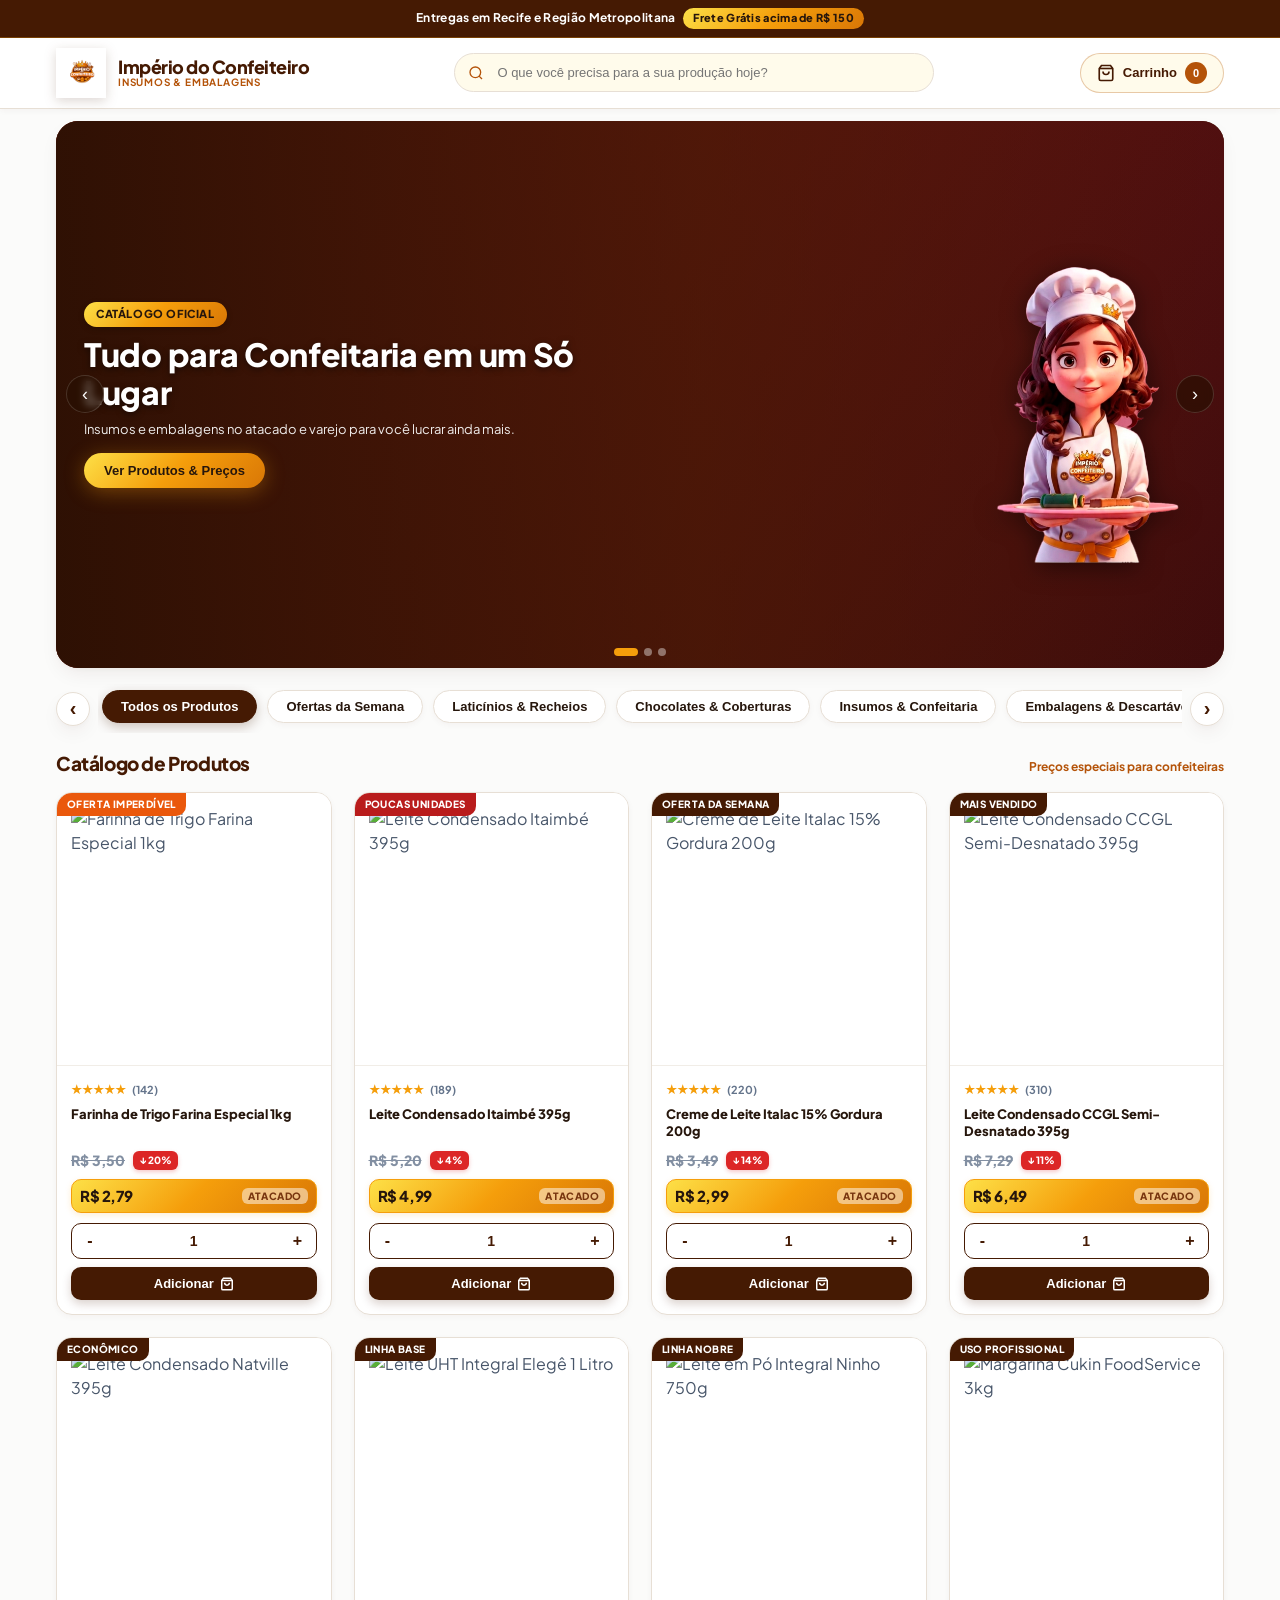
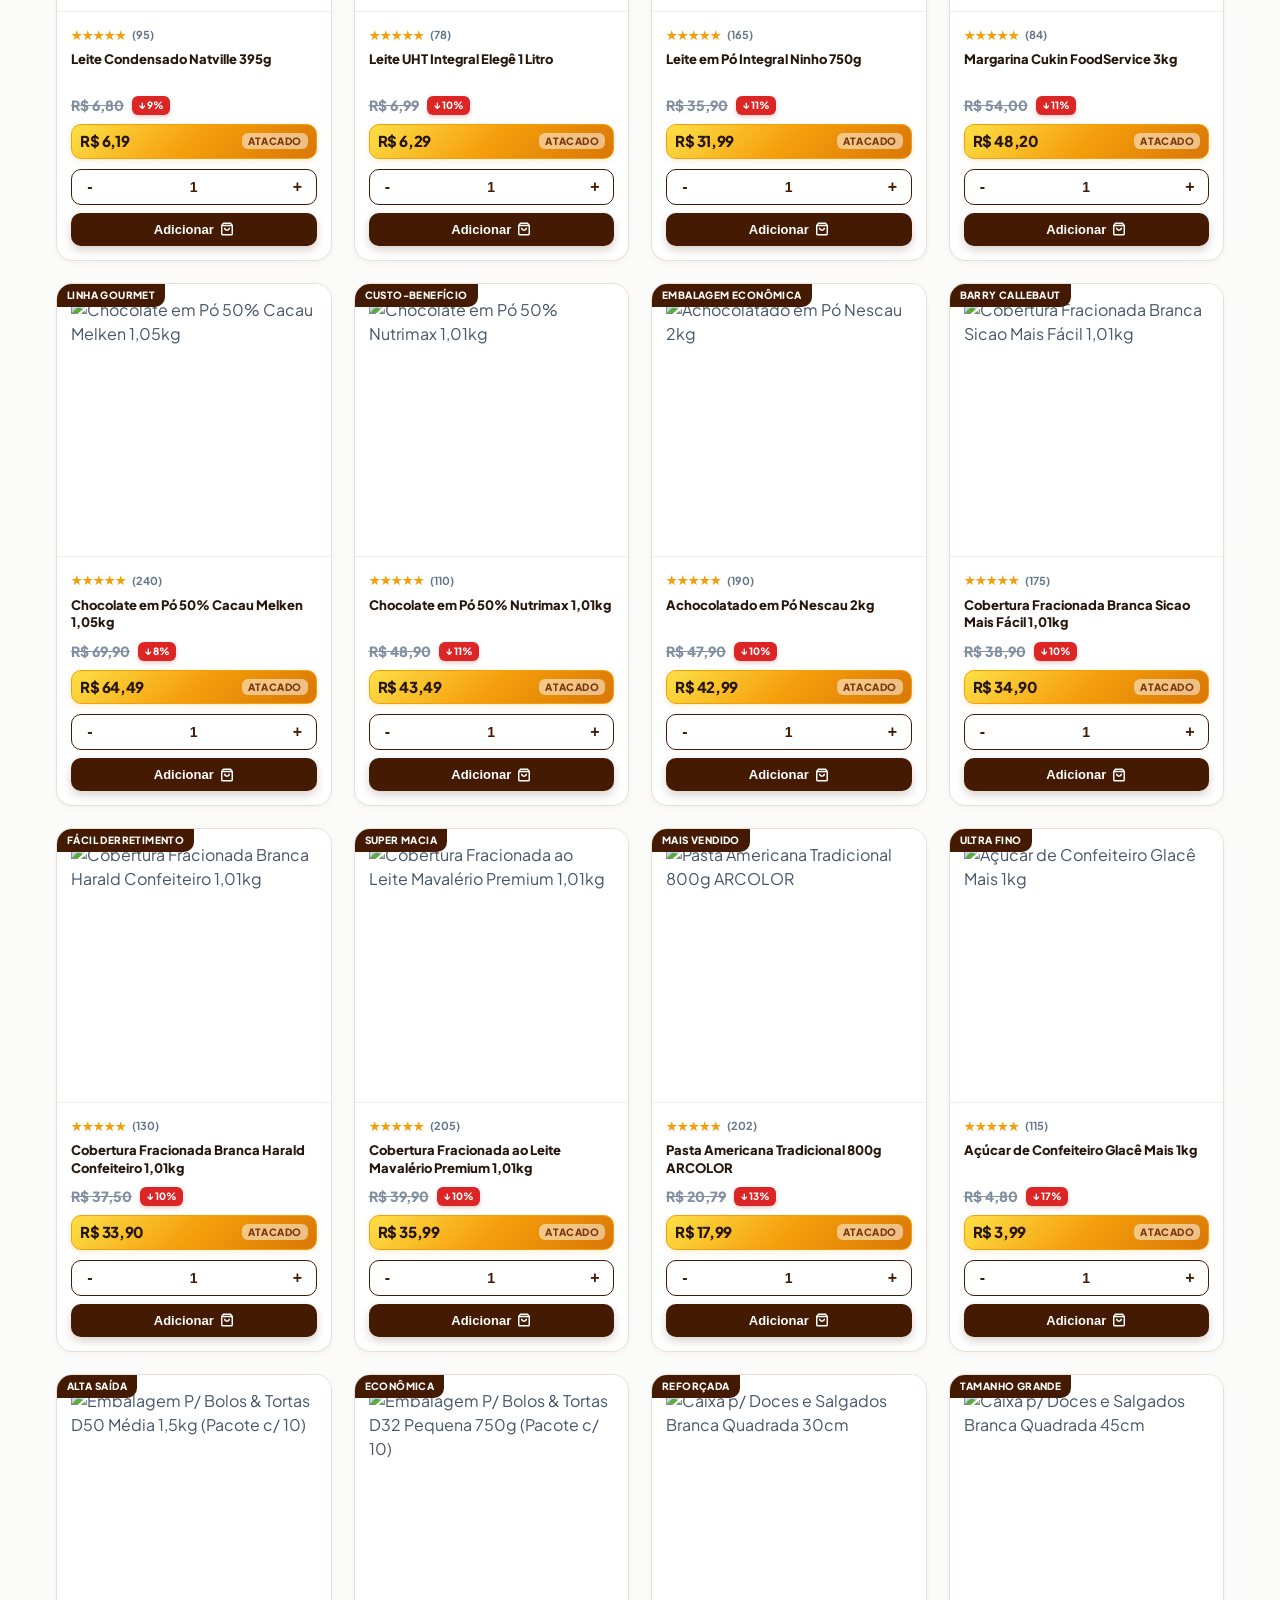
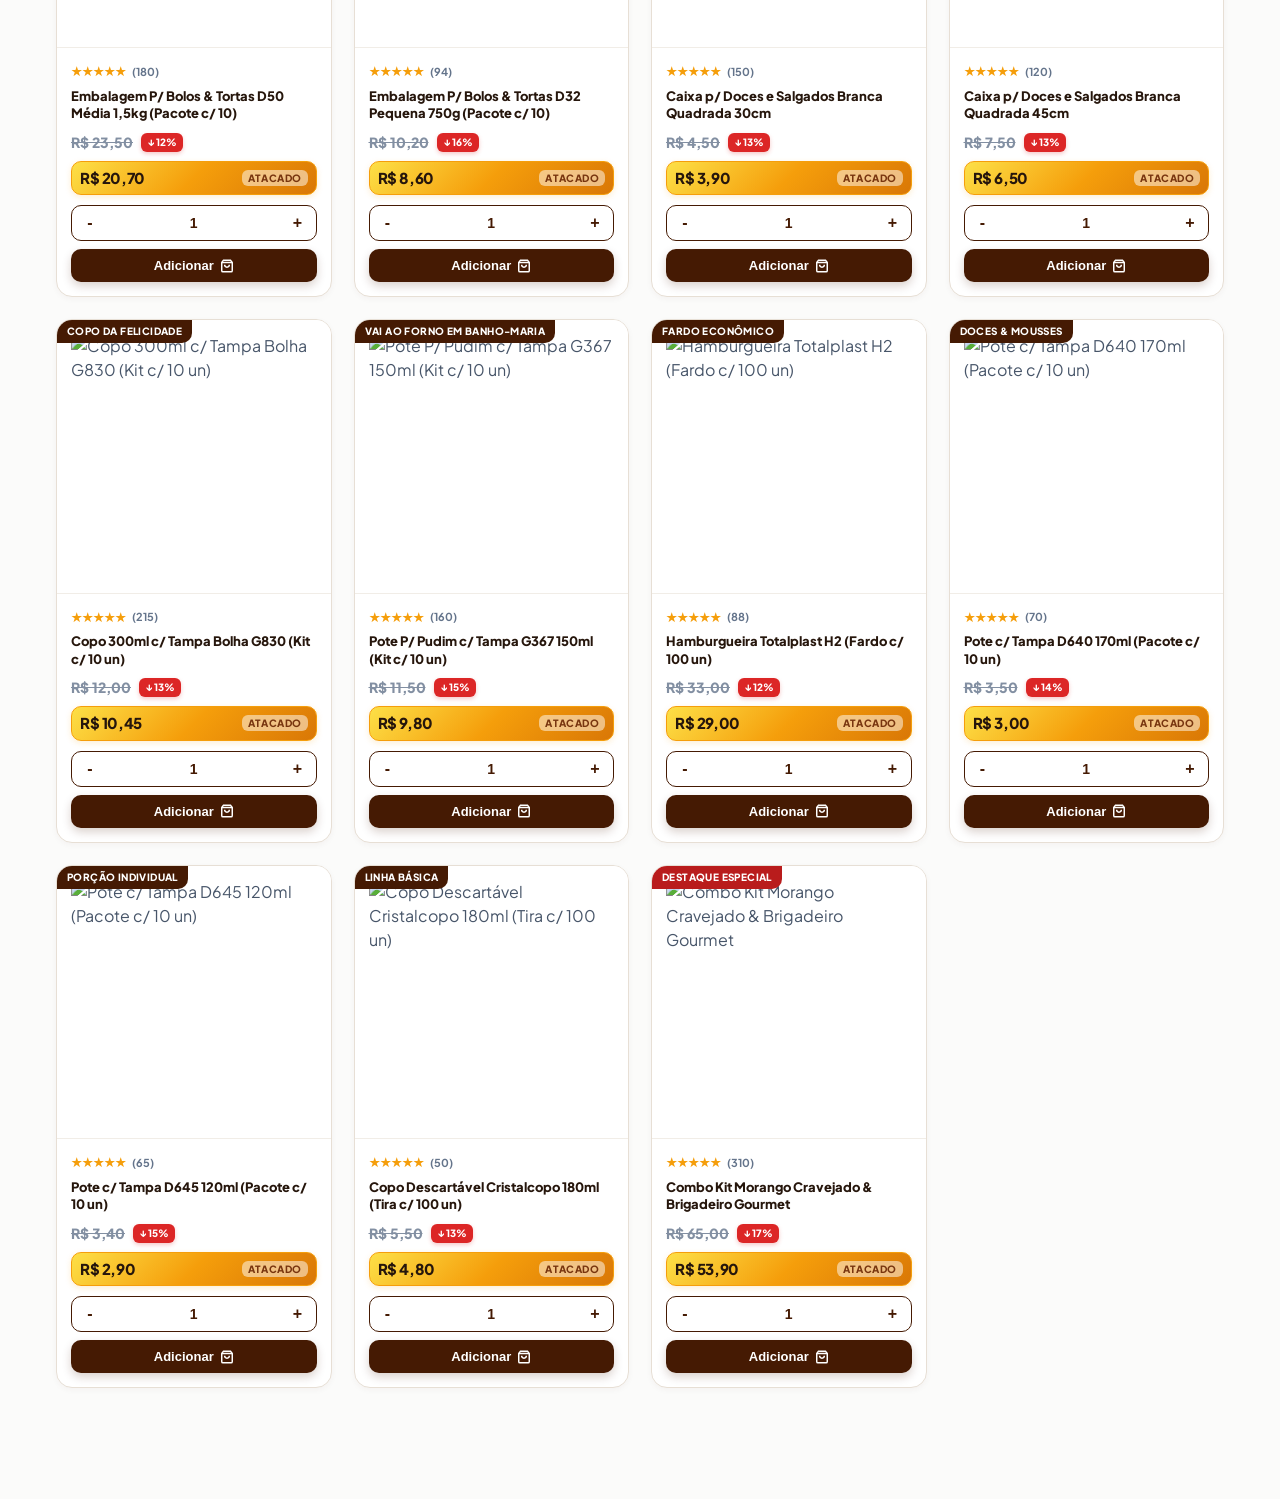
==== index.html @ 7d5062bc "feat: Catálogo Digital e Smart Checkout Mobile-First para Império do Confeiteiro" ====
<!DOCTYPE html>
<html lang="pt-BR">
<head>
  <meta charset="UTF-8">
  <meta name="viewport" content="width=device-width, initial-scale=1.0, maximum-scale=1.0, user-scalable=no">
  <title>Império do Confeiteiro - Insumos, Embalagens & Utensílios</title>
  <link rel="preconnect" href="https://fonts.googleapis.com">
  <link rel="preconnect" href="https://fonts.gstatic.com" crossorigin>
  <link href="https://fonts.googleapis.com/css2?family=Plus+Jakarta+Sans:wght@400;500;600;700;800;900&display=swap" rel="stylesheet">
  <link rel="stylesheet" href="assets/css/style.css">
</head>
<body>

  <!-- Top Announcement Bar -->
  <div class="top-announcement">
    <span>Entregas em Recife e Região Metropolitana</span>
    <span class="highlight">Frete Grátis acima de R$ 150</span>
  </div>

  <!-- Main Sticky Header -->
  <header class="main-header">
    <div class="header-container">
      <a href="index.html" class="brand-logo">
        <img src="assets/img/logo.png" alt="Império do Confeiteiro" class="brand-logo-img" />
        <div class="brand-title">
          Império do Confeiteiro
          <small>Insumos & Embalagens</small>
        </div>
      </a>

      <!-- Desktop Search -->
      <div class="header-search">
        <svg class="search-icon-svg" width="16" height="16" viewBox="0 0 24 24" fill="none" stroke="currentColor" stroke-width="2">
          <circle cx="11" cy="11" r="8"></circle>
          <line x1="21" y1="21" x2="16.65" y2="16.65"></line>
        </svg>
        <input type="text" id="searchInput" placeholder="O que você precisa para a sua produção hoje?" />
      </div>

      <!-- Header Actions -->
      <div class="header-actions">
        <button class="btn-header-cart" id="btnHeaderCart" aria-label="Abrir Carrinho">
          <svg width="18" height="18" viewBox="0 0 24 24" fill="none" stroke="currentColor" stroke-width="2.2">
            <path d="M6 2L3 6v14a2 2 0 0 0 2 2h14a2 2 0 0 0 2-2V6l-3-4z"></path>
            <line x1="3" y1="6" x2="21" y2="6"></line>
            <path d="M16 10a4 4 0 0 1-8 0"></path>
          </svg>
          <span>Carrinho</span>
          <span class="cart-badge-count" id="headerCartCount">0</span>
        </button>
      </div>
    </div>
  </header>

  <!-- Mobile Search Bar -->
  <div class="mobile-search-bar">
    <div class="mobile-search-wrapper">
      <svg class="search-icon-svg" width="16" height="16" viewBox="0 0 24 24" fill="none" stroke="currentColor" stroke-width="2">
        <circle cx="11" cy="11" r="8"></circle>
        <line x1="21" y1="21" x2="16.65" y2="16.65"></line>
      </svg>
      <input type="text" id="mobileSearchInput" placeholder="Buscar insumos, farinhas, embalagens..." />
    </div>
  </div>

  <!-- Hero Carousel de Banners -->
  <section class="hero-banner-section">
    <div class="banner-carousel-container">
      <div class="banner-track" id="bannerTrack">
        <!-- Banner 1: Boas-vindas com Mascote Oficial -->
        <div class="banner-slide" style="background: linear-gradient(135deg, #781717 0%, #3e0c0c 100%);">
          <div class="banner-content">
            <span class="banner-tag">Catálogo Oficial</span>
            <h2 class="banner-title">Tudo para Confeitaria em um Só Lugar</h2>
            <p class="banner-desc">Insumos e embalagens no atacado e varejo para você lucrar ainda mais.</p>
            <button class="banner-cta" onclick="document.getElementById('catalogSection').scrollIntoView({behavior: 'smooth'})">
              Ver Produtos & Preços
            </button>
          </div>
          <div style="position: absolute; right: 10px; bottom: 0; height: 95%; max-width: 40%; display: flex; align-items: flex-end; z-index: 1;">
            <img src="assets/img/mascote.png" alt="Mascote Confeiteira" style="height: 100%; object-fit: contain; filter: drop-shadow(0 4px 12px rgba(0,0,0,0.5));" />
          </div>
        </div>

        <!-- Banner 2: Ofertas da Semana -->
        <div class="banner-slide" style="background-image: url('https://images.unsplash.com/photo-1578985545062-69928b1d9587?w=1200&auto=format&fit=crop&q=80');">
          <div class="banner-content">
            <span class="banner-tag">Ofertas da Semana</span>
            <h2 class="banner-title">Farinha Farina R$ 2,79 & Leite Condensado R$ 4,99</h2>
            <p class="banner-desc">Aproveite as ofertas de queima de estoque com validade especial para sua produção.</p>
            <button class="banner-cta" onclick="document.getElementById('catalogSection').scrollIntoView({behavior: 'smooth'})">
              Ver Ofertas Especiais
            </button>
          </div>
        </div>

        <!-- Banner 3: Kit Morango Cravejado -->
        <div class="banner-slide" style="background-image: url('https://images.unsplash.com/photo-1590080875515-8a3a8dc5735e?w=1200&auto=format&fit=crop&q=80');">
          <div class="banner-content">
            <span class="banner-tag">Linha Especial</span>
            <h2 class="banner-title">Kit Morango Cravejado & Brigadeiro Gourmet</h2>
            <p class="banner-desc">Temos os ingredientes certos para o seu morango e doces fazerem sucesso!</p>
            <button class="banner-cta" onclick="document.getElementById('catalogSection').scrollIntoView({behavior: 'smooth'})">
              Garantir Kit Promocional
            </button>
          </div>
        </div>
      </div>

      <!-- Controls -->
      <button class="carousel-btn prev" id="carouselPrev" aria-label="Banner anterior">‹</button>
      <button class="carousel-btn next" id="carouselNext" aria-label="Próximo banner">›</button>
      <div class="carousel-dots" id="carouselDots"></div>
    </div>
  </section>

  <!-- Categories Navigation Section (Com Setinhas no Desktop e Swipe no Mobile) -->
  <section class="categories-nav-section">
    <div class="categories-wrapper">
      <button class="categories-scroll-btn prev" id="btnCatScrollLeft" aria-label="Rolar categorias para a esquerda">‹</button>
      <div class="categories-scroll" id="categoriesContainer">
        <!-- Injected via JavaScript -->
      </div>
      <button class="categories-scroll-btn next" id="btnCatScrollRight" aria-label="Rolar categorias para a direita">›</button>
    </div>
  </section>

  <!-- Products Catalog Section -->
  <main class="catalog-section" id="catalogSection">
    <div class="section-header-title">
      <h2>Catálogo de Produtos</h2>
      <span>Preços especiais para confeiteiras</span>
    </div>

    <!-- Product Cards Grid (Inspirado nos Prints) -->
    <div class="products-grid" id="productsGrid">
      <!-- Injected via JavaScript -->
    </div>
  </main>

  <!-- Mobile Bottom Floating Bar (Print Inspired) -->
  <div class="mobile-bottom-bar" id="mobileBottomBar">
    <div class="mobile-cart-info">
      <span class="mobile-cart-count" id="mobileCartCount">0 itens</span>
      <span class="mobile-cart-total" id="mobileCartTotal">R$ 0,00</span>
    </div>
    <button class="btn-mobile-checkout" id="btnMobileCheckout">
      <span>Ver Carrinho</span>
      <svg width="16" height="16" viewBox="0 0 24 24" fill="none" stroke="currentColor" stroke-width="2.5">
        <path d="M5 12h14"></path>
        <path d="m12 5 7 7-7 7"></path>
      </svg>
    </button>
  </div>

  <!-- Cart Drawer Overlay (Print 2 Style) -->
  <div class="cart-drawer-overlay" id="cartDrawerOverlay">
    <aside class="cart-drawer">
      <div class="drawer-header">
        <div class="drawer-title-wrap">
          <svg width="20" height="20" viewBox="0 0 24 24" fill="none" stroke="currentColor" stroke-width="2.2">
            <path d="M6 2L3 6v14a2 2 0 0 0 2 2h14a2 2 0 0 0 2-2V6l-3-4z"></path>
            <line x1="3" y1="6" x2="21" y2="6"></line>
            <path d="M16 10a4 4 0 0 1-8 0"></path>
          </svg>
          <h3>Meu Carrinho <span id="drawerItemsCount" style="font-weight: 500; font-size: 14px; color: var(--text-muted);">(0 itens)</span></h3>
        </div>
        <button class="btn-close-drawer" id="btnCloseDrawer" aria-label="Fechar carrinho">✕</button>
      </div>

      <!-- Drawer Items List -->
      <div class="drawer-body" id="cartDrawerItems">
        <!-- Rendered via JS -->
      </div>

      <!-- Drawer Summary Footer -->
      <div class="drawer-footer">
        <div class="drawer-summary-row frete">
          <span>Frete:</span>
          <span id="drawerFreteVal">A calcular no checkout</span>
        </div>
        
        <div class="drawer-summary-row total">
          <span>Total:</span>
          <span id="drawerTotalVal">R$ 0,00</span>
        </div>

        <div class="drawer-club-total-badge">
          <span>Total com Preço Clube:</span>
          <strong id="drawerClubTotalVal">R$ 0,00 👑</strong>
        </div>

        <button class="btn-drawer-checkout" id="btnDrawerCheckout">
          Ir para o Carrinho & Checkout
        </button>
        <button class="btn-drawer-continue" id="btnDrawerContinue">
          Continuar Comprando
        </button>
      </div>
    </aside>
  </div>

  <!-- App Script -->
  <script type="module" src="assets/js/app.js"></script>
</body>
</html>
---- assets/css/style.css ----
/* ==========================================================================
   DESIGN SYSTEM EXCLUSIVO - IMPÉRIO DO CONFEITEIRO 👑
   Identidade Visual: Imperial Gold & Chocolate Real (Única e Diferenciada)
   ========================================================================== */

:root {
  /* Paleta Oficial da Marca (Baseada na Logo) */
  --primary-imperial: #451a03;      /* Chocolate Nobre Profundo */
  --primary-imperial-hover: #291002;
  --primary-caramel: #b45309;       /* Caramelo Queimado */
  --primary-caramel-hover: #92400e;
  --primary-cream: #fffbeb;         /* Creme Baunilha Suave */
  
  --gold-imperial: #f59e0b;         /* Ouro Real */
  --gold-gradient: linear-gradient(135deg, #fde047 0%, #f59e0b 50%, #d97706 100%);
  --gold-pill-bg: #fef3c7;
  --gold-pill-border: #fcd34d;
  --gold-text: #78350f;
  
  --success-checkout: #059669;      /* Verde Esmeralda para Conversão */
  --success-hover: #047857;
  --tag-discount: #dc2626;          /* Vermelho Nobre para % de Desconto */
  
  /* Superfícies & Neutros */
  --bg-main: #fbfbfa;
  --bg-card: #ffffff;
  --text-title: #26160c;
  --text-body: #475569;
  --text-muted: #64748b;
  --border-color: #f1ede7;
  --border-card: #e7dfd5;
  --border-focus: #d97706;

  /* Formas & Sombras */
  --radius-xs: 6px;
  --radius-sm: 10px;
  --radius-md: 16px;
  --radius-lg: 22px;
  --radius-full: 9999px;
  
  --shadow-subtle: 0 2px 6px rgba(69, 26, 3, 0.04);
  --shadow-card: 0 8px 20px -4px rgba(69, 26, 3, 0.08), 0 2px 6px -2px rgba(69, 26, 3, 0.04);
  --shadow-elevated: 0 16px 32px -8px rgba(69, 26, 3, 0.14);
  --shadow-glow: 0 4px 20px rgba(245, 158, 11, 0.35);

  --font-sans: 'Plus Jakarta Sans', -apple-system, BlinkMacSystemFont, 'Segoe UI', Roboto, sans-serif;
}

* {
  box-sizing: border-box;
  margin: 0;
  padding: 0;
  -webkit-tap-highlight-color: transparent;
}

body {
  font-family: var(--font-sans);
  background-color: var(--bg-main);
  color: var(--text-body);
  line-height: 1.5;
  padding-bottom: 95px; /* Espaço para barra mobile */
}

/* ==========================================================================
   TOP BAR & CABEÇALHO IMPERIAL
   ========================================================================== */

.top-announcement {
  background: var(--primary-imperial);
  color: #fff;
  text-align: center;
  padding: 8px 14px;
  font-size: 12px;
  font-weight: 700;
  display: flex;
  justify-content: center;
  align-items: center;
  gap: 8px;
  letter-spacing: 0.3px;
  border-bottom: 1px solid rgba(245, 158, 11, 0.3);
}

.top-announcement span.highlight {
  background: var(--gold-gradient);
  color: #26160c;
  padding: 2px 10px;
  border-radius: var(--radius-full);
  font-weight: 800;
  font-size: 11px;
}

.main-header {
  background: #ffffff;
  border-bottom: 1px solid var(--border-card);
  position: sticky;
  top: 0;
  z-index: 90;
  box-shadow: var(--shadow-subtle);
}

.header-container {
  max-width: 1200px;
  margin: 0 auto;
  padding: 10px 16px;
  display: flex;
  align-items: center;
  justify-content: space-between;
  gap: 12px;
}

.brand-logo {
  display: flex;
  align-items: center;
  gap: 12px;
  text-decoration: none;
}

.brand-logo-img {
  width: 50px;
  height: 50px;
  object-fit: contain;
  filter: drop-shadow(0 3px 6px rgba(69, 26, 3, 0.18));
  transition: transform 0.2s;
}

.brand-logo:hover .brand-logo-img {
  transform: scale(1.05) rotate(-2deg);
}

.brand-title {
  font-size: 18px;
  font-weight: 900;
  line-height: 1.1;
  color: var(--primary-imperial);
  letter-spacing: -0.5px;
}

.brand-title small {
  display: block;
  font-size: 10px;
  font-weight: 700;
  color: var(--primary-caramel);
  text-transform: uppercase;
  letter-spacing: 0.8px;
}

/* Header Search */
.header-search {
  flex: 1;
  max-width: 480px;
  position: relative;
  display: none;
}

@media (min-width: 768px) {
  .header-search {
    display: block;
  }
}

.header-search input {
  width: 100%;
  padding: 11px 16px 11px 42px;
  border: 1.5px solid var(--border-card);
  border-radius: var(--radius-full);
  font-size: 13px;
  outline: none;
  background: var(--primary-cream);
  color: var(--text-title);
  transition: all 0.2s;
}

.header-search input:focus {
  border-color: var(--primary-caramel);
  background: #fff;
  box-shadow: 0 0 0 4px rgba(180, 83, 9, 0.12);
}

.search-icon-svg {
  position: absolute;
  left: 14px;
  top: 50%;
  transform: translateY(-50%);
  color: var(--primary-caramel);
}

.header-actions {
  display: flex;
  align-items: center;
  gap: 10px;
}

.btn-header-cart {
  position: relative;
  background: var(--primary-cream);
  color: var(--primary-imperial);
  border: 1.5px solid rgba(180, 83, 9, 0.3);
  padding: 8px 16px;
  border-radius: var(--radius-full);
  display: flex;
  align-items: center;
  gap: 8px;
  font-size: 13px;
  font-weight: 800;
  cursor: pointer;
  transition: all 0.2s;
}

.btn-header-cart:hover {
  background: var(--primary-imperial);
  color: #fff;
  border-color: var(--primary-imperial);
  box-shadow: 0 4px 12px rgba(69, 26, 3, 0.2);
}

.cart-badge-count {
  background: var(--primary-caramel);
  color: #fff;
  font-size: 11px;
  font-weight: 900;
  width: 22px;
  height: 22px;
  border-radius: 50%;
  display: flex;
  align-items: center;
  justify-content: center;
  transition: transform 0.2s;
}

.btn-header-cart:hover .cart-badge-count {
  background: var(--gold-imperial);
  color: #26160c;
}

/* Mobile Search Bar */
.mobile-search-bar {
  padding: 10px 16px;
  background: #fff;
  border-bottom: 1px solid var(--border-card);
}

@media (min-width: 768px) {
  .mobile-search-bar {
    display: none;
  }
}

.mobile-search-bar input {
  width: 100%;
  padding: 10px 14px 10px 38px;
  border: 1.5px solid var(--border-card);
  border-radius: var(--radius-md);
  font-size: 13px;
  outline: none;
  background: var(--primary-cream);
  color: var(--text-title);
}

.mobile-search-wrapper {
  position: relative;
}

.mobile-search-wrapper .search-icon-svg {
  position: absolute;
  left: 12px;
  top: 50%;
  transform: translateY(-50%);
  color: var(--primary-caramel);
}

/* ==========================================================================
   CARROSSEL DE BANNERS EXCLUSIVO
   ========================================================================== */

.hero-banner-section {
  max-width: 1200px;
  margin: 12px auto;
  padding: 0 16px;
}

.banner-carousel-container {
  position: relative;
  border-radius: var(--radius-lg);
  overflow: hidden;
  box-shadow: var(--shadow-card);
  background: var(--primary-imperial);
  aspect-ratio: 16 / 7.5;
  min-height: 175px;
}

@media (max-width: 640px) {
  .banner-carousel-container {
    aspect-ratio: 16 / 9.5;
  }
}

.banner-track {
  display: flex;
  height: 100%;
  transition: transform 0.45s cubic-bezier(0.4, 0, 0.2, 1);
}

.banner-slide {
  min-width: 100%;
  height: 100%;
  position: relative;
  display: flex;
  align-items: center;
  justify-content: flex-start;
  padding: 24px 28px;
  background-size: cover;
  background-position: center;
  color: #fff;
}

.banner-slide::before {
  content: '';
  position: absolute;
  inset: 0;
  background: linear-gradient(90deg, rgba(41, 16, 2, 0.92) 0%, rgba(69, 26, 3, 0.65) 55%, transparent 100%);
}

.banner-content {
  position: relative;
  z-index: 2;
  max-width: 520px;
}

.banner-tag {
  display: inline-block;
  background: var(--gold-gradient);
  color: #26160c;
  font-size: 11px;
  font-weight: 900;
  text-transform: uppercase;
  letter-spacing: 0.6px;
  padding: 4px 12px;
  border-radius: var(--radius-full);
  margin-bottom: 8px;
  box-shadow: 0 2px 6px rgba(0,0,0,0.2);
}

.banner-title {
  font-size: 21px;
  font-weight: 900;
  line-height: 1.2;
  margin-bottom: 8px;
  text-shadow: 0 2px 6px rgba(0,0,0,0.5);
  letter-spacing: -0.3px;
}

@media (min-width: 768px) {
  .banner-title {
    font-size: 32px;
  }
}

.banner-desc {
  font-size: 13px;
  color: rgba(255, 255, 255, 0.92);
  margin-bottom: 14px;
  display: -webkit-box;
  -webkit-line-clamp: 2;
  -webkit-box-orient: vertical;
  overflow: hidden;
}

.banner-cta {
  display: inline-flex;
  align-items: center;
  gap: 6px;
  background: var(--gold-gradient);
  color: #26160c;
  border: none;
  padding: 10px 20px;
  border-radius: var(--radius-full);
  font-size: 13px;
  font-weight: 800;
  cursor: pointer;
  box-shadow: var(--shadow-glow);
  transition: transform 0.2s, box-shadow 0.2s;
}

.banner-cta:hover {
  transform: translateY(-2px);
  box-shadow: 0 6px 25px rgba(245, 158, 11, 0.5);
}

.carousel-btn {
  position: absolute;
  top: 50%;
  transform: translateY(-50%);
  background: rgba(41, 16, 2, 0.65);
  backdrop-filter: blur(4px);
  color: #fff;
  border: 1px solid rgba(255,255,255,0.15);
  width: 38px;
  height: 38px;
  border-radius: 50%;
  cursor: pointer;
  display: flex;
  align-items: center;
  justify-content: center;
  z-index: 10;
  font-size: 18px;
  transition: all 0.2s;
}

.carousel-btn:hover {
  background: var(--gold-imperial);
  color: #26160c;
}

.carousel-btn.prev { left: 10px; }
.carousel-btn.next { right: 10px; }

.carousel-dots {
  position: absolute;
  bottom: 12px;
  left: 50%;
  transform: translateX(-50%);
  display: flex;
  gap: 6px;
  z-index: 10;
}

.carousel-dot {
  width: 8px;
  height: 8px;
  border-radius: 50%;
  background: rgba(255,255,255,0.4);
  border: none;
  cursor: pointer;
  transition: all 0.2s;
}

.carousel-dot.active {
  background: var(--gold-imperial);
  width: 24px;
  border-radius: var(--radius-full);
}

/* ==========================================================================
   CATEGORIAS (COM SETINHAS NO DESKTOP E SWIPE NO MOBILE)
   ========================================================================== */

.categories-nav-section {
  max-width: 1200px;
  margin: 16px auto 8px;
  padding: 0 16px;
}

.categories-wrapper {
  position: relative;
  display: flex;
  align-items: center;
}

.categories-scroll {
  display: flex;
  gap: 10px;
  overflow-x: auto;
  padding: 6px 4px 10px;
  scrollbar-width: none;
  scroll-behavior: smooth;
  -webkit-overflow-scrolling: touch;
  width: 100%;
}

.categories-scroll::-webkit-scrollbar {
  display: none;
}

/* Setas de rolagem para desktop */
.categories-scroll-btn {
  display: none;
  background: #ffffff;
  border: 1.5px solid var(--border-card);
  color: var(--primary-imperial);
  width: 34px;
  height: 34px;
  border-radius: 50%;
  font-size: 20px;
  font-weight: 800;
  align-items: center;
  justify-content: center;
  cursor: pointer;
  box-shadow: var(--shadow-card);
  z-index: 5;
  transition: all 0.2s;
  flex-shrink: 0;
}

@media (min-width: 768px) {
  .categories-scroll-btn {
    display: flex;
  }
}

.categories-scroll-btn:hover {
  background: var(--primary-imperial);
  color: #fff;
  border-color: var(--primary-imperial);
  transform: scale(1.08);
}

.categories-scroll-btn.prev {
  margin-right: 8px;
}

.categories-scroll-btn.next {
  margin-left: 8px;
}

.category-chip {
  background: #ffffff;
  border: 1.5px solid var(--border-card);
  color: var(--text-title);
  padding: 8px 18px;
  border-radius: var(--radius-full);
  font-size: 13px;
  font-weight: 700;
  white-space: nowrap;
  cursor: pointer;
  box-shadow: var(--shadow-subtle);
  transition: all 0.2s;
  user-select: none;
}

.category-chip:hover {
  border-color: var(--primary-caramel);
  color: var(--primary-caramel);
  transform: translateY(-1px);
}

.category-chip.active {
  background: var(--primary-imperial);
  border-color: var(--primary-imperial);
  color: #fff;
  box-shadow: 0 4px 12px rgba(69, 26, 3, 0.25);
}

/* ==========================================================================
   GRID DE PRODUTOS & CARDS EXCLUSIVOS IMPÉRIO DO CONFEITEIRO
   ========================================================================== */

.catalog-section {
  max-width: 1200px;
  margin: 16px auto;
  padding: 0 16px;
}

.section-header-title {
  display: flex;
  justify-content: space-between;
  align-items: baseline;
  margin-bottom: 14px;
}

.section-header-title h2 {
  font-size: 19px;
  font-weight: 900;
  color: var(--primary-imperial);
  letter-spacing: -0.4px;
}

.section-header-title span {
  font-size: 12px;
  color: var(--primary-caramel);
  font-weight: 700;
}

.products-grid {
  display: grid;
  grid-template-columns: repeat(2, 1fr);
  gap: 14px;
}

@media (min-width: 640px) {
  .products-grid {
    grid-template-columns: repeat(3, 1fr);
    gap: 18px;
  }
}

@media (min-width: 1024px) {
  .products-grid {
    grid-template-columns: repeat(4, 1fr);
    gap: 22px;
  }
}

/* CARD DE PRODUTO PERSONALIZADO */
.product-card {
  background: var(--bg-card);
  border: 1.5px solid var(--border-card);
  border-radius: var(--radius-md);
  overflow: hidden;
  display: flex;
  flex-direction: column;
  position: relative;
  transition: transform 0.2s, box-shadow 0.2s, border-color 0.2s;
  box-shadow: var(--shadow-subtle);
}

.product-card:hover {
  transform: translateY(-4px);
  border-color: var(--primary-caramel);
  box-shadow: var(--shadow-card);
}

/* Badges Nobres */
.product-top-badge {
  position: absolute;
  top: 0;
  left: 0;
  background: var(--primary-imperial);
  color: #fff;
  font-size: 10px;
  font-weight: 900;
  padding: 4px 10px;
  border-bottom-right-radius: var(--radius-sm);
  z-index: 5;
  text-transform: uppercase;
  letter-spacing: 0.4px;
}

.product-top-badge.warning {
  background: #ea580c;
}

.product-top-badge.hot {
  background: #b91c1c;
}

/* Imagem do Produto */
.product-image-wrap {
  width: 100%;
  aspect-ratio: 1 / 1;
  background: #ffffff;
  display: flex;
  align-items: center;
  justify-content: center;
  position: relative;
  overflow: hidden;
  padding: 14px;
  border-bottom: 1px solid var(--border-color);
}

.product-image-wrap img {
  width: 100%;
  height: 100%;
  object-fit: contain;
  transition: transform 0.3s cubic-bezier(0.4, 0, 0.2, 1);
}

.product-card:hover .product-image-wrap img {
  transform: scale(1.08);
}

/* Informações do Produto */
.product-info {
  padding: 14px;
  display: flex;
  flex-direction: column;
  flex: 1;
}

.product-rating {
  display: flex;
  align-items: center;
  gap: 3px;
  margin-bottom: 6px;
}

.star-icon {
  color: #f59e0b;
  font-size: 13px;
}

.rating-count {
  font-size: 11px;
  color: var(--text-muted);
  margin-left: 3px;
  font-weight: 700;
}

.product-title {
  font-size: 13px;
  font-weight: 800;
  color: var(--text-title);
  line-height: 1.35;
  margin-bottom: 8px;
  display: -webkit-box;
  -webkit-line-clamp: 2;
  -webkit-box-orient: vertical;
  overflow: hidden;
  min-height: 36px;
}

.product-price-row {
  display: flex;
  align-items: center;
  gap: 8px;
  margin-bottom: 8px;
}

.old-price {
  font-size: 14px;
  font-weight: 800;
  color: var(--text-muted);
  text-decoration: line-through;
  opacity: 0.8;
}

.discount-tag {
  background: var(--tag-discount);
  color: #fff;
  font-size: 10px;
  font-weight: 900;
  padding: 2px 6px;
  border-radius: var(--radius-xs);
  display: inline-flex;
  align-items: center;
  gap: 2px;
  box-shadow: 0 2px 4px rgba(220, 38, 38, 0.25);
}

/* TARJA PREÇO ATACADO / CLUBE IMPERIAL */
.club-price-pill {
  background: var(--gold-gradient);
  border: 1px solid #f59e0b;
  border-radius: var(--radius-sm);
  padding: 5px 8px;
  display: flex;
  align-items: center;
  justify-content: space-between;
  gap: 4px;
  margin-bottom: 10px;
  min-height: 32px;
  box-shadow: 0 2px 6px rgba(245, 158, 11, 0.18);
}

.club-price-val {
  font-size: 15px;
  font-weight: 900;
  color: #26160c;
  letter-spacing: -0.4px;
  white-space: nowrap;
}

.club-label-tag {
  font-size: 10px;
  font-weight: 800;
  text-transform: uppercase;
  letter-spacing: 0.4px;
  background: rgba(255, 255, 255, 0.5);
  color: #78350f;
  padding: 2px 6px;
  border-radius: var(--radius-xs);
  white-space: nowrap;
  line-height: 1.2;
}

/* Controles de Quantidade e Adicionar */
.product-actions {
  margin-top: auto;
  display: flex;
  flex-direction: column;
  gap: 8px;
}

.quantity-selector {
  display: flex;
  align-items: center;
  justify-content: space-between;
  border: 1.5px solid var(--primary-imperial);
  border-radius: var(--radius-sm);
  overflow: hidden;
  height: 36px;
  background: #fff;
}

.qty-btn {
  background: transparent;
  border: none;
  width: 36px;
  height: 100%;
  font-size: 16px;
  font-weight: 900;
  color: var(--primary-imperial);
  cursor: pointer;
  display: flex;
  align-items: center;
  justify-content: center;
  transition: background 0.15s;
}

.qty-btn:hover {
  background: var(--primary-cream);
}

.qty-input {
  width: 40px;
  text-align: center;
  border: none;
  font-size: 14px;
  font-weight: 900;
  color: var(--primary-imperial);
  outline: none;
}

.btn-add-cart {
  background: var(--primary-imperial);
  color: #fff;
  border: none;
  padding: 9px 12px;
  border-radius: var(--radius-sm);
  font-size: 13px;
  font-weight: 800;
  cursor: pointer;
  display: flex;
  align-items: center;
  justify-content: center;
  gap: 6px;
  box-shadow: 0 4px 10px rgba(69, 26, 3, 0.2);
  transition: all 0.2s;
}

.btn-add-cart:hover {
  background: var(--primary-caramel);
  transform: translateY(-1px);
}

.btn-add-cart.added {
  background: var(--success-checkout);
}

/* ==========================================================================
   BARRA FLUTUANTE MOBILE
   ========================================================================== */

.mobile-bottom-bar {
  position: fixed;
  bottom: 0;
  left: 0;
  right: 0;
  background: #ffffff;
  border-top: 1.5px solid var(--border-card);
  padding: 10px 16px;
  display: flex;
  align-items: center;
  justify-content: space-between;
  z-index: 85;
  box-shadow: 0 -6px 20px rgba(69, 26, 3, 0.1);
}

@media (min-width: 1024px) {
  .mobile-bottom-bar {
    display: none;
  }
}

.mobile-cart-info {
  display: flex;
  flex-direction: column;
}

.mobile-cart-count {
  font-size: 11px;
  color: var(--text-muted);
  font-weight: 700;
}

.mobile-cart-total {
  font-size: 17px;
  font-weight: 900;
  color: var(--primary-imperial);
}

.btn-mobile-checkout {
  background: var(--success-checkout);
  color: #fff;
  border: none;
  padding: 11px 22px;
  border-radius: var(--radius-full);
  font-size: 13px;
  font-weight: 900;
  cursor: pointer;
  display: flex;
  align-items: center;
  gap: 8px;
  box-shadow: 0 4px 14px rgba(5, 150, 105, 0.4);
  transition: all 0.2s;
}

.btn-mobile-checkout:hover {
  background: var(--success-hover);
}

/* ==========================================================================
   GAVETA LATERAL DO CARRINHO (CART DRAWER)
   ========================================================================== */

.cart-drawer-overlay {
  position: fixed;
  inset: 0;
  background: rgba(41, 16, 2, 0.7);
  backdrop-filter: blur(4px);
  z-index: 100;
  opacity: 0;
  visibility: hidden;
  transition: all 0.3s cubic-bezier(0.4, 0, 0.2, 1);
}

.cart-drawer-overlay.active {
  opacity: 1;
  visibility: visible;
}

.cart-drawer {
  position: fixed;
  top: 0;
  right: 0;
  bottom: 0;
  width: 100%;
  max-width: 420px;
  background: #fff;
  z-index: 101;
  display: flex;
  flex-direction: column;
  box-shadow: -10px 0 35px rgba(0,0,0,0.3);
  transform: translateX(100%);
  transition: transform 0.3s cubic-bezier(0.4, 0, 0.2, 1);
}

.cart-drawer-overlay.active .cart-drawer {
  transform: translateX(0);
}

.drawer-header {
  padding: 16px 20px;
  border-bottom: 1.5px solid var(--border-card);
  display: flex;
  align-items: center;
  justify-content: space-between;
  background: var(--primary-cream);
}

.drawer-title-wrap {
  display: flex;
  align-items: center;
  gap: 10px;
}

.drawer-title-wrap h3 {
  font-size: 17px;
  font-weight: 900;
  color: var(--primary-imperial);
}

.btn-close-drawer {
  background: none;
  border: none;
  font-size: 20px;
  color: var(--primary-caramel);
  cursor: pointer;
  padding: 4px;
}

.drawer-body {
  flex: 1;
  overflow-y: auto;
  padding: 16px 20px;
}

.cart-item-card {
  display: flex;
  gap: 12px;
  padding-bottom: 16px;
  margin-bottom: 16px;
  border-bottom: 1px solid var(--border-card);
}

.cart-item-img {
  width: 70px;
  height: 70px;
  border-radius: var(--radius-sm);
  border: 1px solid var(--border-card);
  object-fit: contain;
  padding: 4px;
  flex-shrink: 0;
  background: #fff;
}

.cart-item-details {
  flex: 1;
  min-width: 0;
}

.cart-item-category {
  font-size: 10px;
  color: var(--primary-caramel);
  text-transform: uppercase;
  font-weight: 800;
}

.cart-item-title {
  font-size: 13px;
  font-weight: 800;
  line-height: 1.25;
  margin: 2px 0 6px;
  color: var(--text-title);
}

.cart-item-price-pill {
  display: inline-flex;
  align-items: center;
  gap: 6px;
  background: var(--gold-pill-bg);
  border: 1px solid var(--gold-pill-border);
  padding: 2px 8px;
  border-radius: var(--radius-xs);
  font-size: 12px;
  font-weight: 900;
  color: var(--gold-text);
  margin-bottom: 8px;
}

.cart-item-bottom {
  display: flex;
  align-items: center;
  justify-content: space-between;
}

.btn-cart-remove {
  background: none;
  border: none;
  color: #dc2626;
  font-size: 11px;
  font-weight: 700;
  cursor: pointer;
  text-decoration: underline;
}

.drawer-footer {
  padding: 18px 20px;
  background: #fafaf9;
  border-top: 1.5px solid var(--border-card);
  display: flex;
  flex-direction: column;
  gap: 12px;
}

.drawer-summary-row {
  display: flex;
  justify-content: space-between;
  font-size: 14px;
  font-weight: 600;
  color: var(--text-muted);
}

.drawer-summary-row.frete {
  color: var(--primary-caramel);
  font-weight: 800;
}

.drawer-summary-row.total {
  font-size: 18px;
  font-weight: 900;
  color: var(--primary-imperial);
  padding-top: 6px;
  border-top: 1px dashed var(--border-card);
}

.drawer-club-total-badge {
  background: var(--gold-gradient);
  border: 1px solid #f59e0b;
  padding: 10px 14px;
  border-radius: var(--radius-sm);
  display: flex;
  align-items: center;
  justify-content: space-between;
  font-size: 13px;
  font-weight: 900;
  color: #26160c;
  box-shadow: 0 2px 6px rgba(245, 158, 11, 0.2);
}

.btn-drawer-checkout {
  background: var(--success-checkout);
  color: #fff;
  border: none;
  padding: 14px;
  border-radius: var(--radius-md);
  font-size: 15px;
  font-weight: 900;
  text-align: center;
  cursor: pointer;
  box-shadow: 0 4px 14px rgba(5, 150, 105, 0.35);
  transition: all 0.2s;
}

.btn-drawer-checkout:hover {
  background: var(--success-hover);
}

.btn-drawer-continue {
  background: #fff;
  color: var(--primary-imperial);
  border: 1.5px solid var(--border-card);
  padding: 10px;
  border-radius: var(--radius-md);
  font-size: 13px;
  font-weight: 800;
  text-align: center;
  cursor: pointer;
}
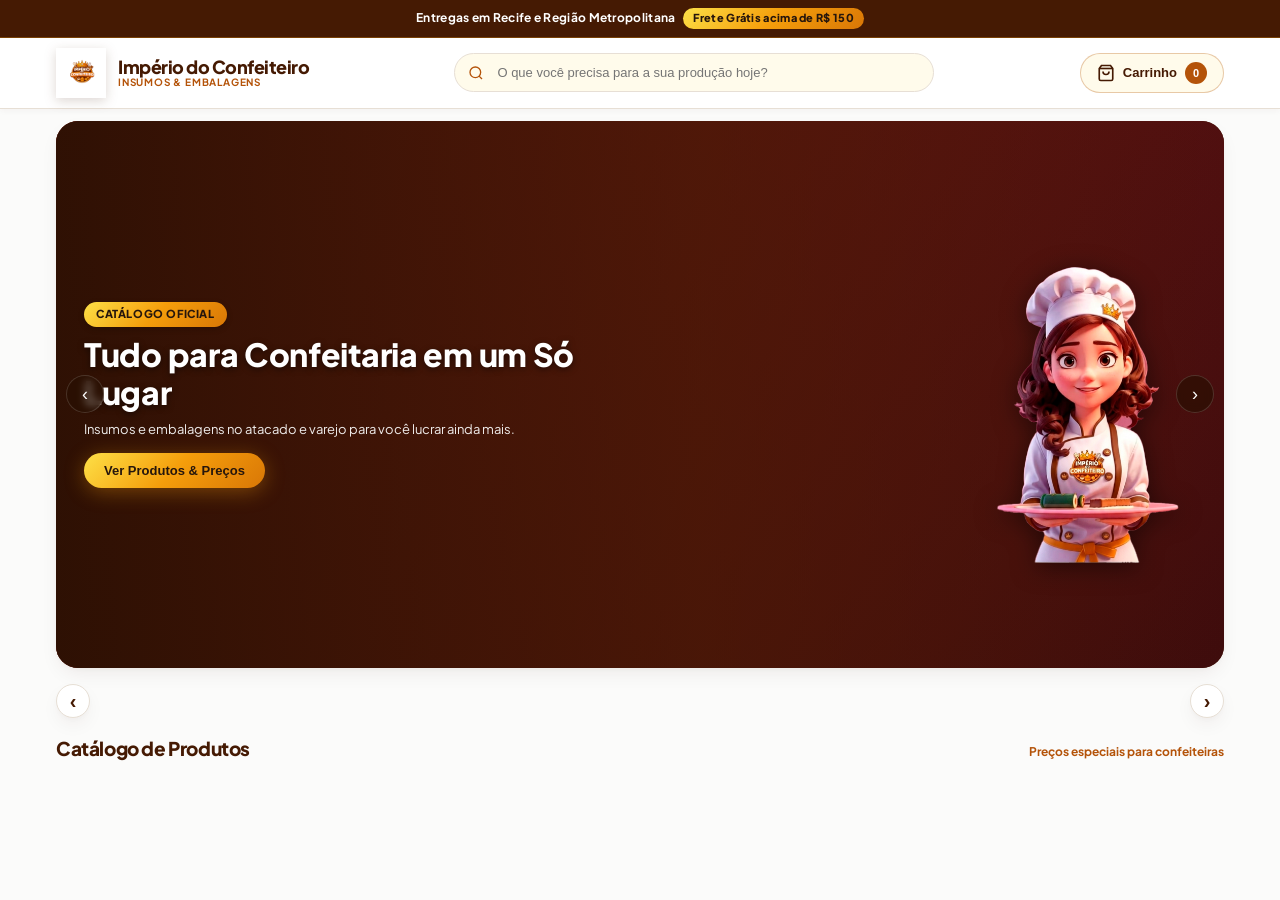
==== commit c938d37f: "refactor: Preco unico, direto e transparente - Removido conceito de Clube e precos duplos" ====
--- a/index.html
+++ b/index.html
@@ -180,18 +180,13 @@
           <span id="drawerFreteVal">A calcular no checkout</span>
         </div>
         
-        <div class="drawer-summary-row total">
-          <span>Total:</span>
+        <div class="drawer-summary-row total" style="display: flex; justify-content: space-between; font-size: 18px; font-weight: 900; color: var(--primary-imperial); padding-top: 8px; border-top: 1px dashed var(--border-card); margin-bottom: 14px;">
+          <span>Total do Pedido:</span>
           <span id="drawerTotalVal">R$ 0,00</span>
         </div>
 
-        <div class="drawer-club-total-badge">
-          <span>Total com Preço Clube:</span>
-          <strong id="drawerClubTotalVal">R$ 0,00 👑</strong>
-        </div>
-
         <button class="btn-drawer-checkout" id="btnDrawerCheckout">
-          Ir para o Carrinho & Checkout
+          Finalizar Pedido →
         </button>
         <button class="btn-drawer-continue" id="btnDrawerContinue">
           Continuar Comprando
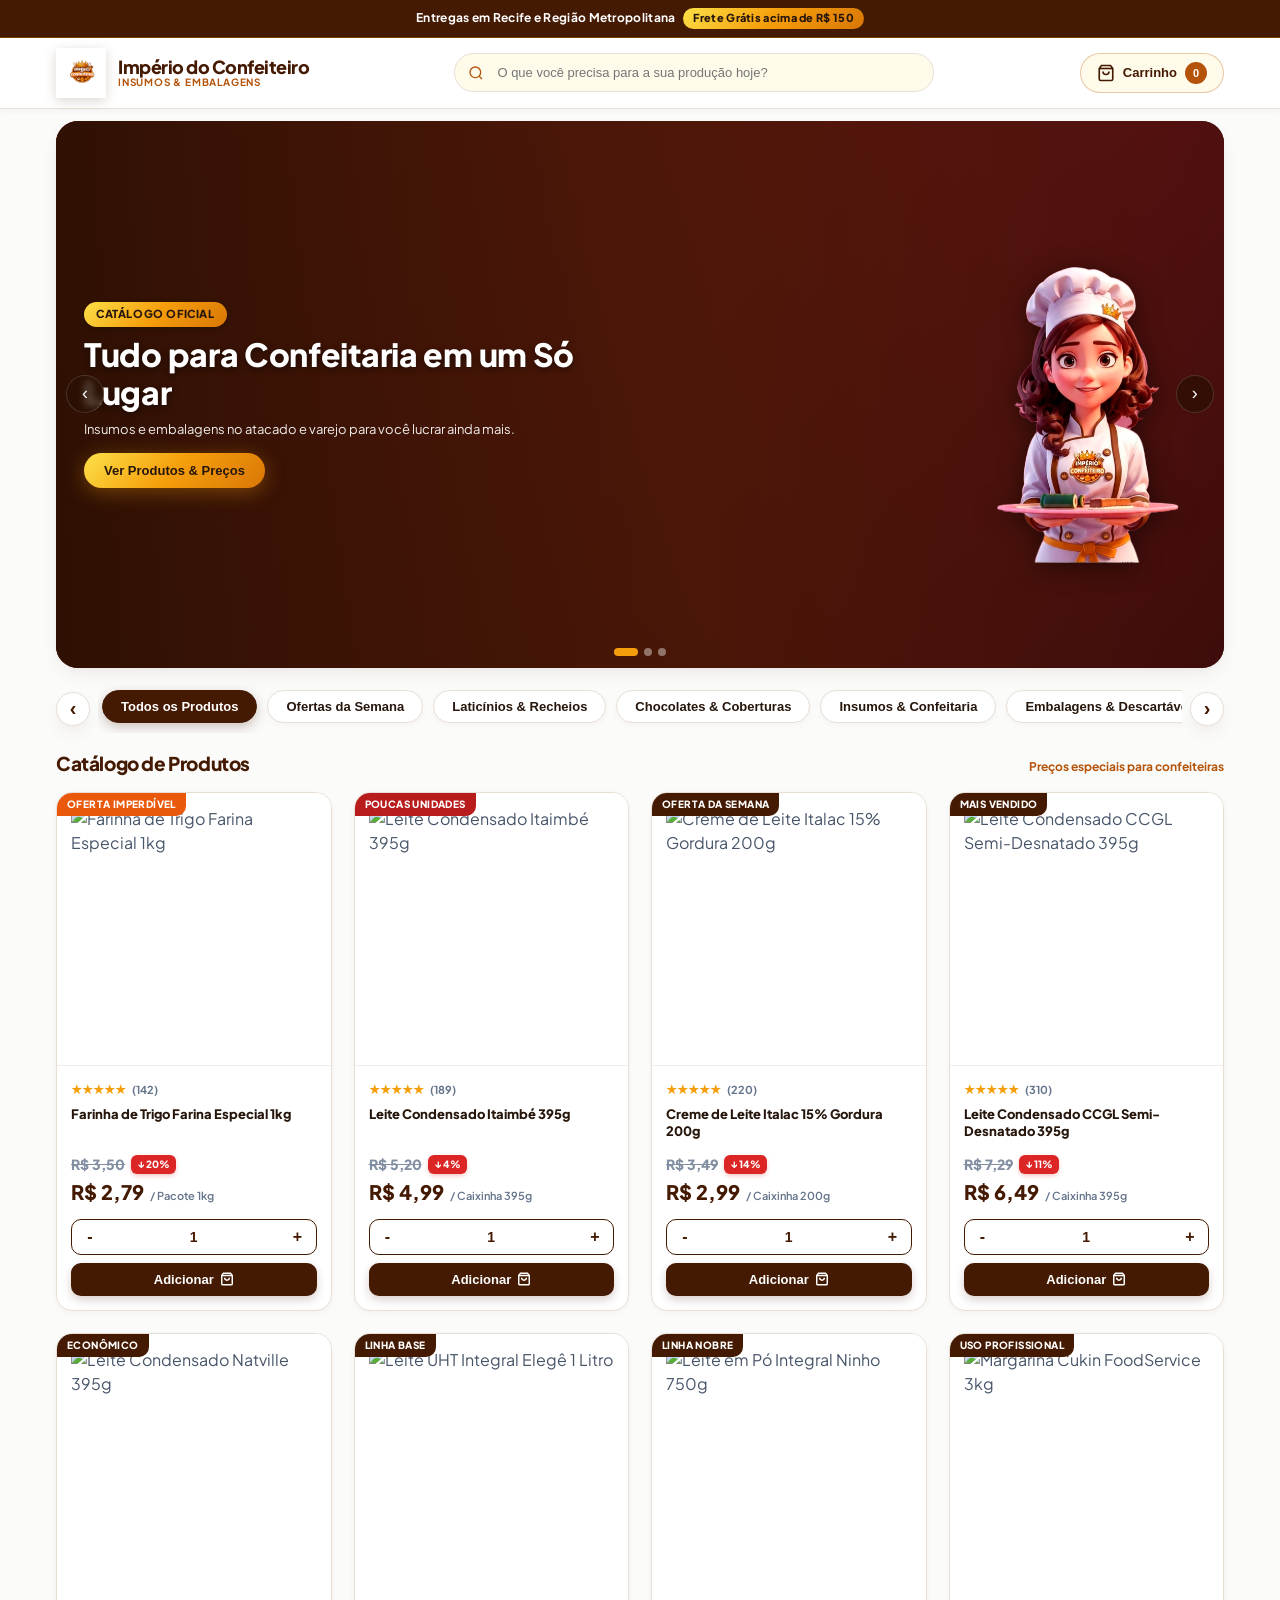
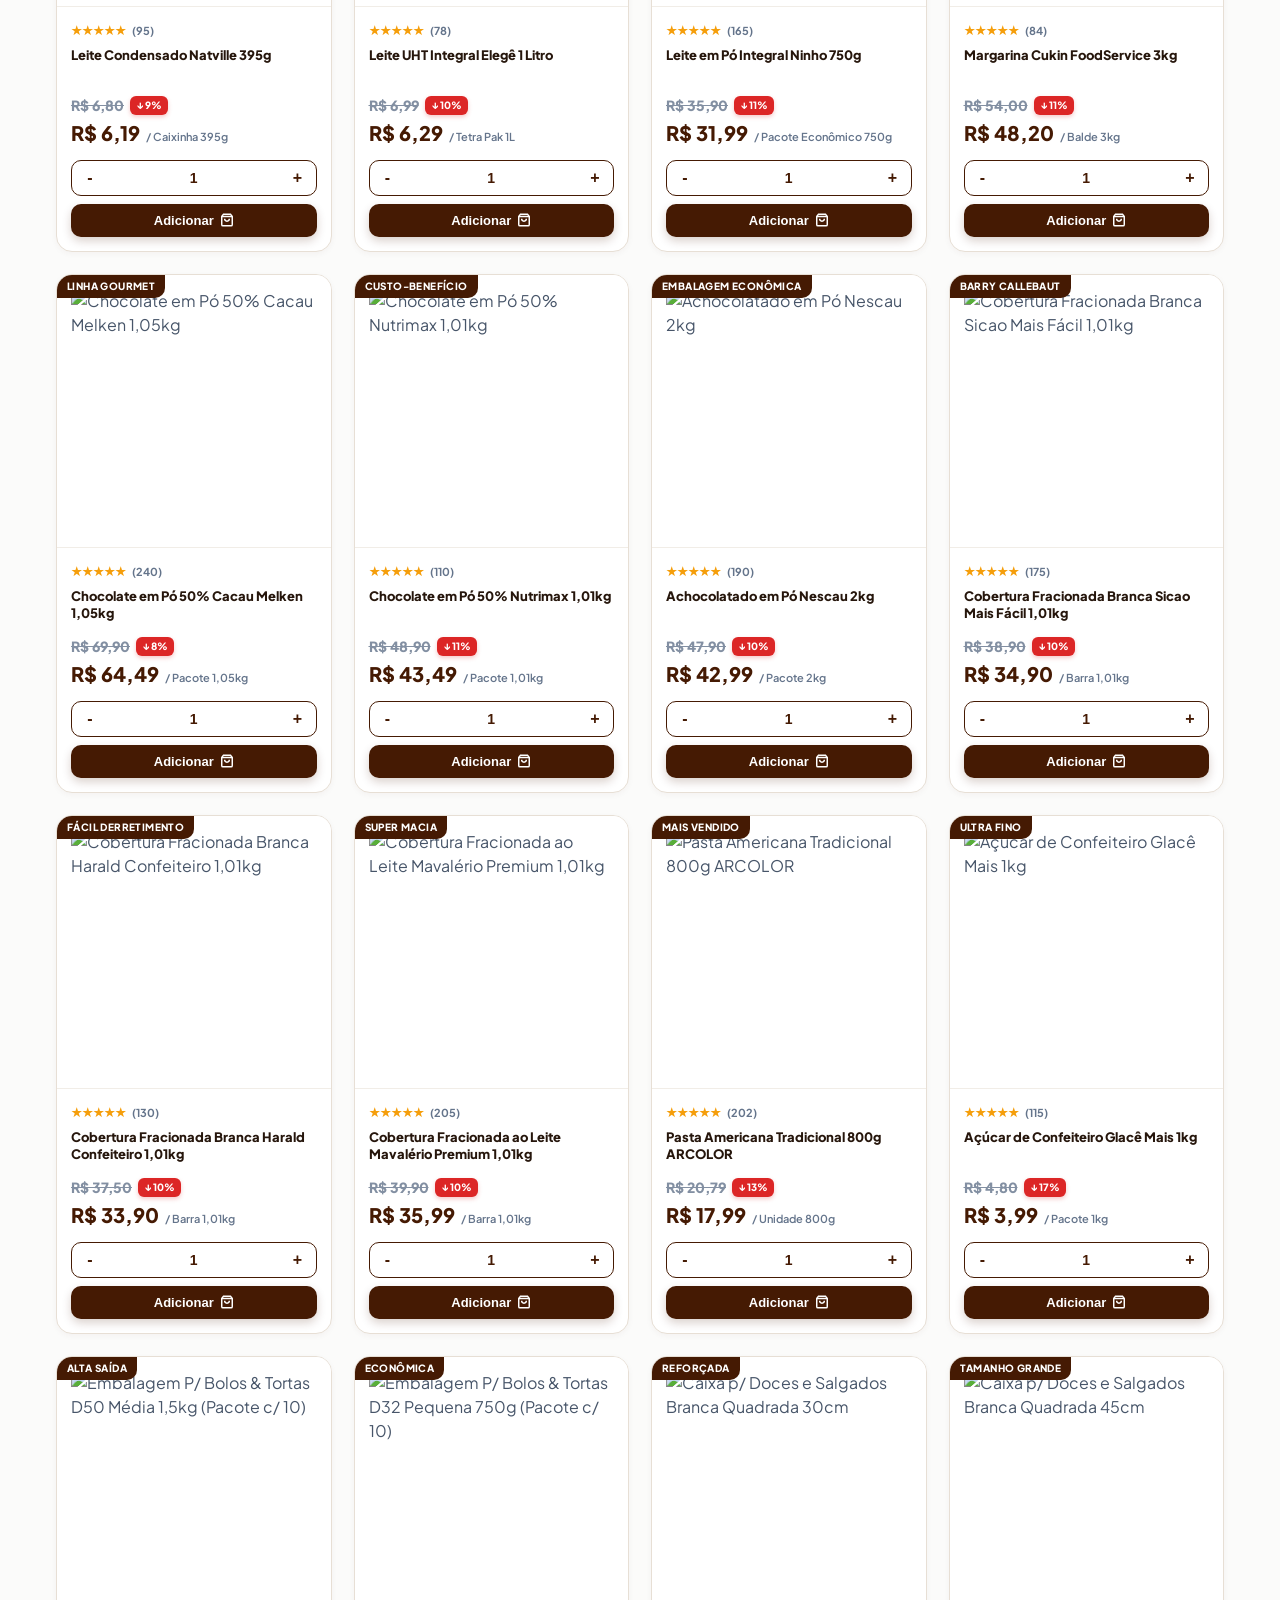
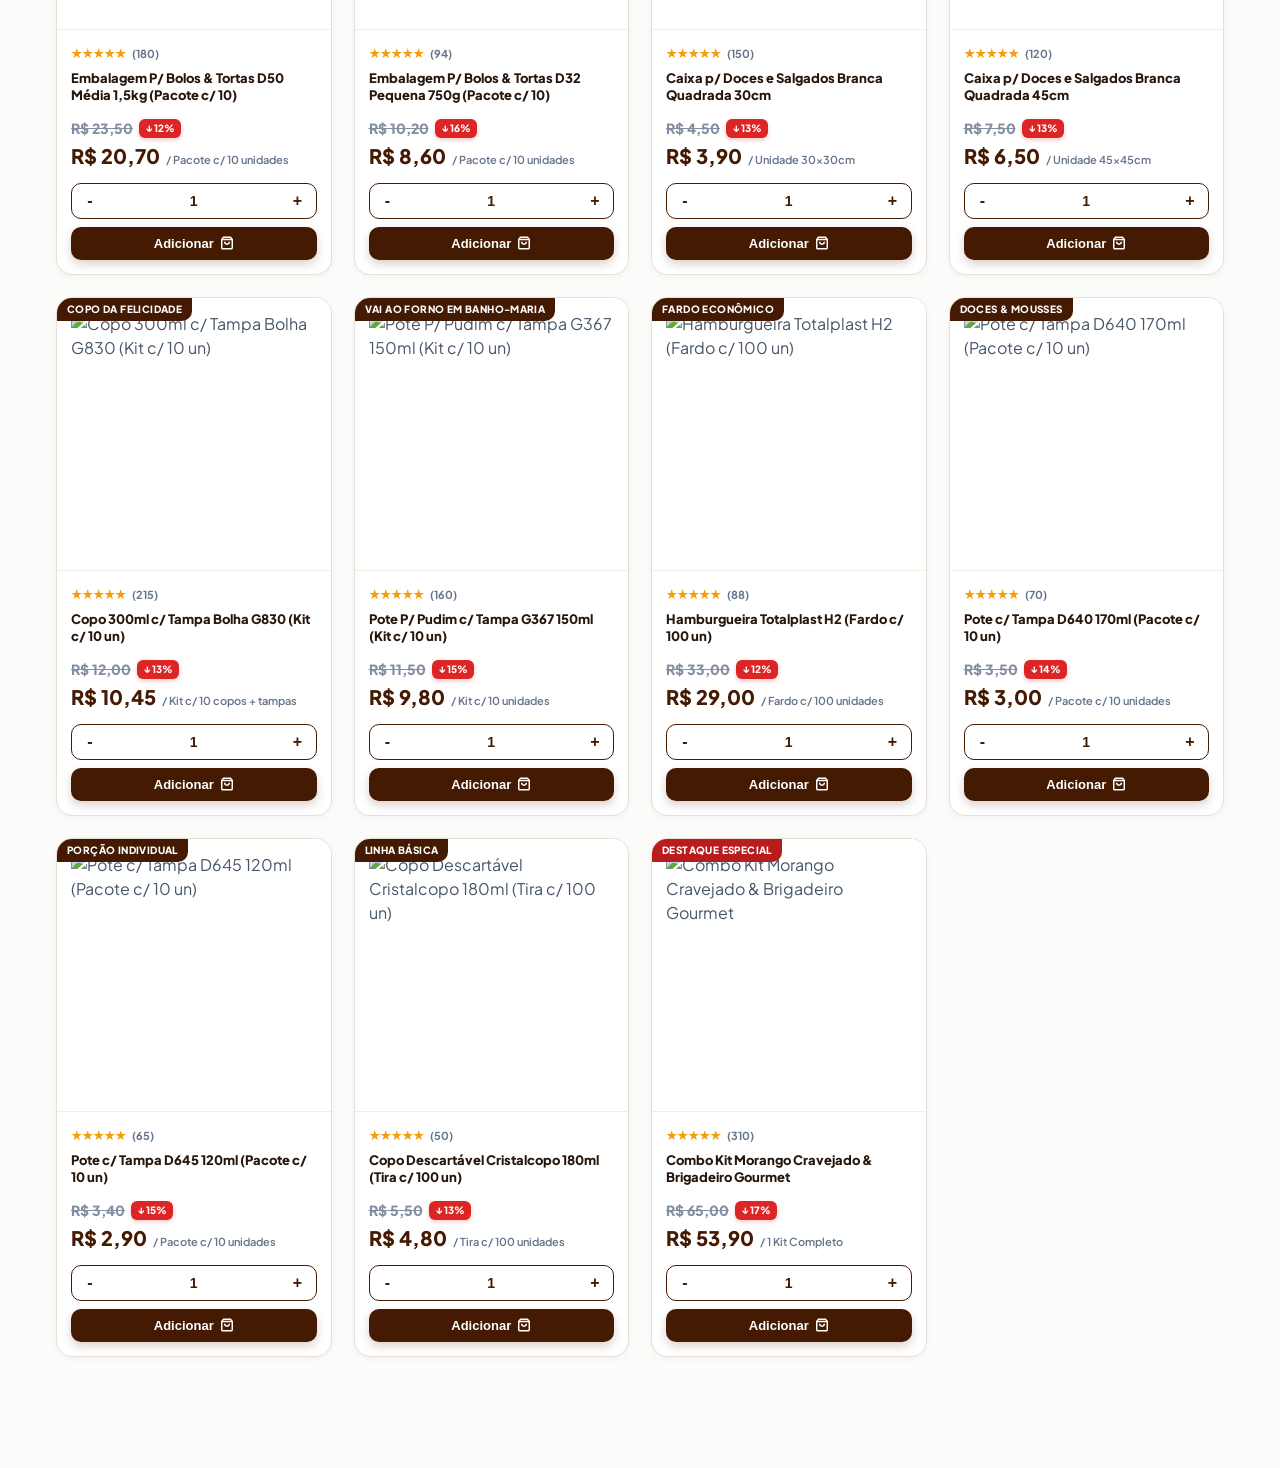
==== commit 36994147: "feat: Calculo de frete por CEP direto na gaveta do carrinho com somatorio em tempo real" ====
--- a/index.html
+++ b/index.html
@@ -175,9 +175,21 @@
 
       <!-- Drawer Summary Footer -->
       <div class="drawer-footer">
+        <!-- Frete CEP Box -->
+        <div class="drawer-cep-calc">
+          <div class="drawer-cep-calc-header">
+            <span>Calcular Frete</span>
+          </div>
+          <div class="drawer-cep-calc-input-wrap">
+            <input type="text" id="drawerCepInput" placeholder="Digite seu CEP" maxlength="9" autocomplete="postal-code" inputmode="numeric" />
+            <button type="button" id="btnDrawerCalcCep">Calcular</button>
+          </div>
+          <div id="drawerCepMsg" class="drawer-cep-msg"></div>
+        </div>
+
         <div class="drawer-summary-row frete">
           <span>Frete:</span>
-          <span id="drawerFreteVal">A calcular no checkout</span>
+          <span id="drawerFreteVal">Digite seu CEP</span>
         </div>
         
         <div class="drawer-summary-row total" style="display: flex; justify-content: space-between; font-size: 18px; font-weight: 900; color: var(--primary-imperial); padding-top: 8px; border-top: 1px dashed var(--border-card); margin-bottom: 14px;">
--- a/assets/css/style.css
+++ b/assets/css/style.css
@@ -726,43 +726,8 @@
   box-shadow: 0 2px 4px rgba(220, 38, 38, 0.25);
 }
 
-/* TARJA PREÇO ATACADO / CLUBE IMPERIAL */
-.club-price-pill {
-  background: var(--gold-gradient);
-  border: 1px solid #f59e0b;
-  border-radius: var(--radius-sm);
-  padding: 5px 8px;
-  display: flex;
-  align-items: center;
-  justify-content: space-between;
-  gap: 4px;
-  margin-bottom: 10px;
-  min-height: 32px;
-  box-shadow: 0 2px 6px rgba(245, 158, 11, 0.18);
-}
-
-.club-price-val {
-  font-size: 15px;
-  font-weight: 900;
-  color: #26160c;
-  letter-spacing: -0.4px;
-  white-space: nowrap;
-}
-
-.club-label-tag {
-  font-size: 10px;
-  font-weight: 800;
-  text-transform: uppercase;
-  letter-spacing: 0.4px;
-  background: rgba(255, 255, 255, 0.5);
-  color: #78350f;
-  padding: 2px 6px;
-  border-radius: var(--radius-xs);
-  white-space: nowrap;
-  line-height: 1.2;
-}
-
 /* Controles de Quantidade e Adicionar */
+
 .product-actions {
   margin-top: auto;
   display: flex;
@@ -1052,6 +1017,79 @@
   gap: 12px;
 }
 
+.drawer-cep-calc {
+  background: #ffffff;
+  border: 1px solid var(--border-card);
+  border-radius: var(--radius-sm);
+  padding: 10px 12px;
+  display: flex;
+  flex-direction: column;
+  gap: 6px;
+}
+
+.drawer-cep-calc-header {
+  font-size: 11px;
+  font-weight: 800;
+  text-transform: uppercase;
+  color: var(--primary-caramel);
+  letter-spacing: 0.5px;
+}
+
+.drawer-cep-calc-input-wrap {
+  display: flex;
+  gap: 6px;
+}
+
+.drawer-cep-calc-input-wrap input {
+  flex: 1;
+  border: 1.5px solid var(--border-card);
+  border-radius: var(--radius-sm);
+  padding: 8px 10px;
+  font-size: 13px;
+  font-weight: 700;
+  color: var(--text-title);
+  background: #fdfbf7;
+  outline: none;
+  transition: all 0.2s;
+}
+
+.drawer-cep-calc-input-wrap input:focus {
+  border-color: var(--primary-caramel);
+  background: #ffffff;
+  box-shadow: 0 0 0 2px rgba(180, 83, 9, 0.15);
+}
+
+.drawer-cep-calc-input-wrap button {
+  background: var(--primary-imperial);
+  color: #ffffff;
+  border: none;
+  border-radius: var(--radius-sm);
+  padding: 0 14px;
+  font-size: 12px;
+  font-weight: 800;
+  cursor: pointer;
+  transition: all 0.2s;
+  white-space: nowrap;
+}
+
+.drawer-cep-calc-input-wrap button:hover {
+  background: var(--primary-caramel);
+}
+
+.drawer-cep-msg {
+  font-size: 11px;
+  font-weight: 600;
+  line-height: 1.3;
+}
+
+.drawer-cep-msg.success {
+  color: #047857;
+}
+
+.drawer-cep-msg.error {
+  color: #dc2626;
+}
+
 .drawer-summary-row {
   display: flex;
   justify-content: space-between;
@@ -1071,20 +1109,6 @@
   color: var(--primary-imperial);
   padding-top: 6px;
   border-top: 1px dashed var(--border-card);
-}
-
-.drawer-club-total-badge {
-  background: var(--gold-gradient);
-  border: 1px solid #f59e0b;
-  padding: 10px 14px;
-  border-radius: var(--radius-sm);
-  display: flex;
-  align-items: center;
-  justify-content: space-between;
-  font-size: 13px;
-  font-weight: 900;
-  color: #26160c;
-  box-shadow: 0 2px 6px rgba(245, 158, 11, 0.2);
 }
 
 .btn-drawer-checkout {
